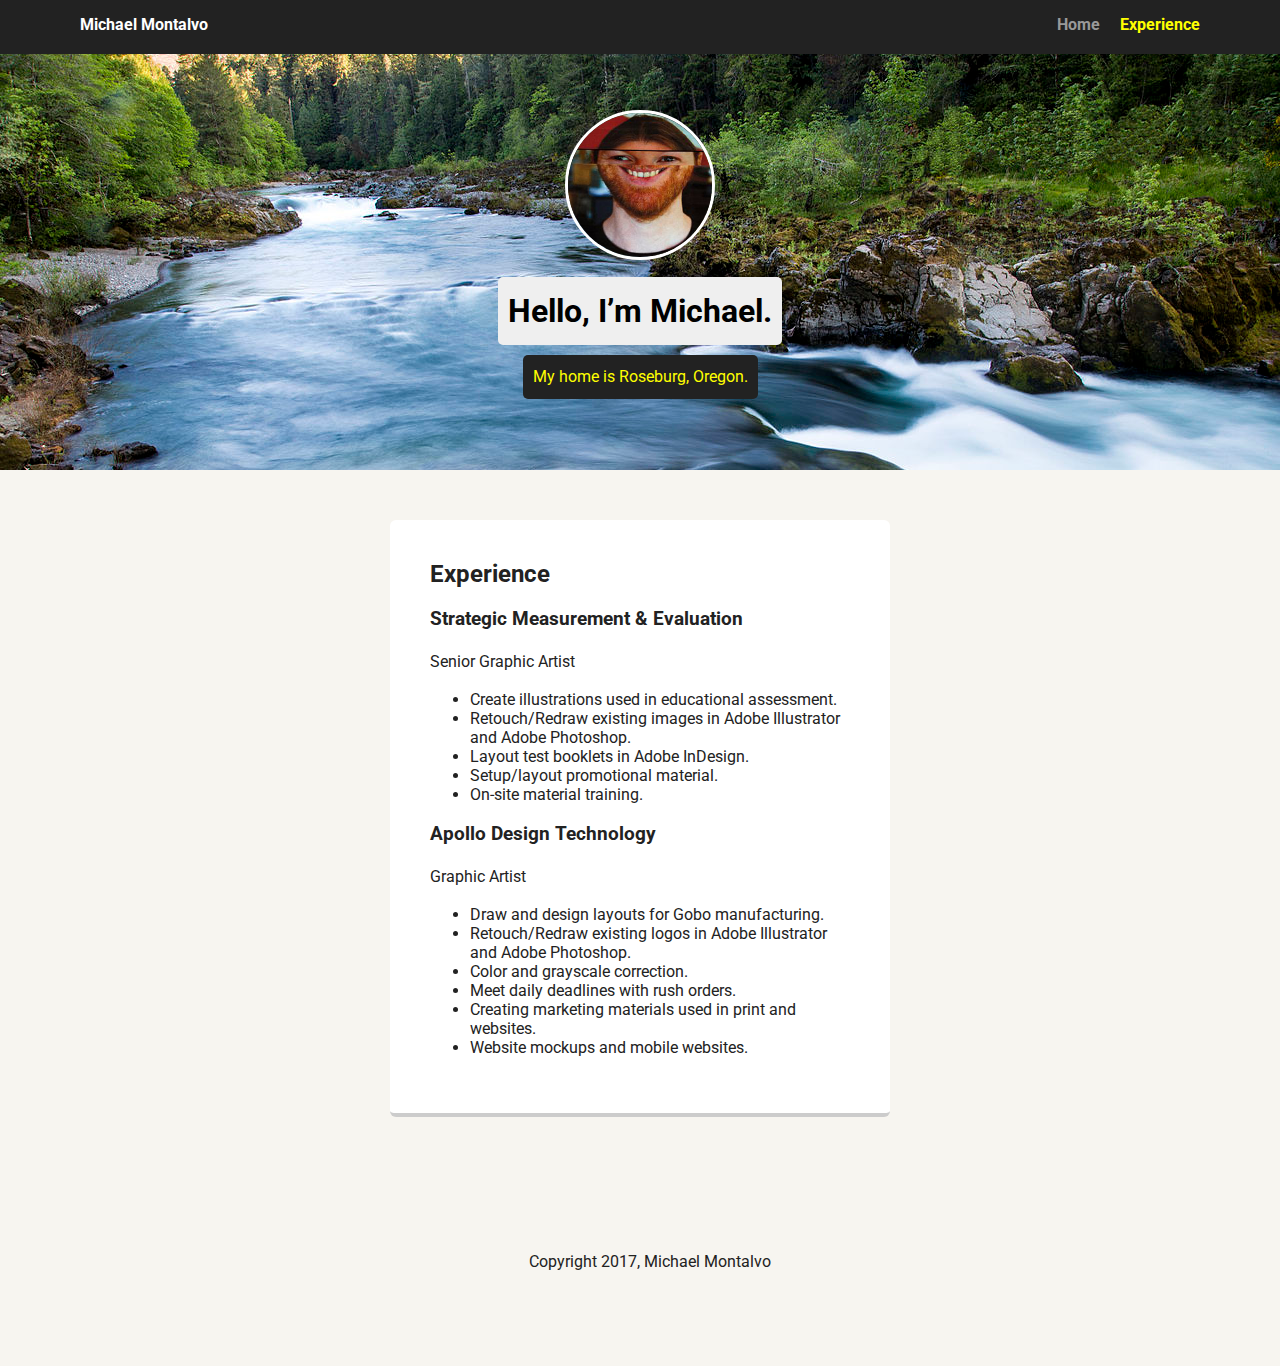
==== experience.html @ f43fa223 "Added experience.html and edited index.html and styles.css" ====
<!doctype html>
<html lang="en">
<head>
  <meta charset="utf-8">
  <title>Michael Montalvo's Profile</title>
  <meta name="viewport" content="width=device-width, initial-scale=1.0">
  <link rel="stylesheet" href="styles.css">
  <link href="https://fonts.googleapis.com/css?family=Muli%7CRoboto:400,300,500,700,900" rel="stylesheet"></head>
  <body>

    <div class="main-nav">
        <ul class="nav">
          <li class="name">Michael Montalvo</li>
          <li><a href="index.html">Home</a></li>
          <li><a href="experience.html" class="selected">Experience</a></li>
        </ul>
    </div>

    <header>
      <img src="images/me.png" alt="AFX Syro Face" class="profile-image">
      <h1 class="tag name">Hello, I’m Michael.</h1>
      <p class="tag location">My home is Roseburg, Oregon.</p>
    </header>

    <main class="flex">
      <div class="card">
        <h2>Experience</h2>
        <h3>Strategic Measurement &amp; Evaluation</h3>
        <p>Senior Graphic Artist</p>
        <ul>
          <li>Create illustrations used in educational assessment.</li>
          <li>Retouch/Redraw existing images in Adobe Illustrator and Adobe Photoshop.</li>
          <li>Layout test booklets in Adobe InDesign.</li>
          <li>Setup/layout promotional material.</li>
          <li>On-site material training.</li>
        </ul>
        <h3>Apollo Design Technology</h3>
        <p>Graphic Artist</p>
        <ul>
          <li>Draw and design layouts for Gobo manufacturing.</li>
          <li>Retouch/Redraw existing logos in Adobe Illustrator and Adobe Photoshop.</li>
          <li>Color and grayscale correction.</li>
          <li>Meet daily deadlines with rush orders.</li>
          <li>Creating marketing materials used in print and websites.</li>
          <li>Website mockups and mobile websites.</li>
        </ul>

      </div>


    </main>
    <footer>
      <ul>
        <li><a href="http://twitter.com/powertree" class="social twitter">Twitter</a></li>
        <li><a href="http://www.linkedin.com/in/michael-montalvo-8531369" class="social linkedin">LinkedIn</a></li>
        <li><a href="https://github.com/malpheres" class="social github">Github</a></li>
      </ul>
      <p class="copyright">Copyright 2017, Michael Montalvo</p>
    </footer>
  </body>
  </html>
---- styles.css ----
/* Global Layout Set-up */
* {
  box-sizing: border-box;
}

body {
  margin: 0;
  padding: 0;
  text-align: center;
  font-family: 'Roboto', sans-serif;
  color: #222;
  background: #f7f5f0;
}
/* Link Styles */

a {
  text-decoration: none;
  color: #999;
}
a:hover {
  color: #6633ff;
}

/* Section Styles */

.main-nav {
  width: 100%;
  background: #222;
  min-height: 30px;
  padding: 10px;
  position: fixed;
  text-align: center;
}
.nav {
  display: flex;
  justify-content: space-around;
  font-weight: 700;
  list-style-type: none;
  margin: 0 auto;
  padding: 0;
}

.nav .selected {
  color: yellow;
}

.nav .name {
    display: block;
    margin-right: auto;
    color: white;
}
.nav li {
  padding: 5px 10px 10px 10px;
}
.nav a {
  transition: all .5s;
}
.nav a:hover {
  color: white
}

header {
  text-align: center;
  background: url('images/umpqua.jpg') no-repeat top center ;
  background-size: cover;
  overflow: hidden;
  padding-top: 60px;
}
header {
  line-height: 1.5;
}
header .profile-image {
  margin-top: 50px;
  width: 150px;
  height: 150px;
  border-radius: 50%;
  border: 3px solid white;
  transition: all .5s;
}
header .profile-image:hover {
  transform: scale(1.2) rotate(5deg);
}
.tag {
  background-color: #efefef;
  color: black;
  padding: 10px;
  border-radius: 5px;
  display: table;
  margin: 10px auto;
}
.location {
  background-color: #222;
  color: yellow;
}
.card {
  margin: 30px;
  padding: 20px 40px 40px;
  max-width: 500px;
  text-align: left;
  background: #fff;
  border-bottom: 4px solid #ccc;
  border-radius: 6px;
  transition: all .5s;
}
.card:hover {
  border-color: #ff99ff;
}

ul.skills {
  padding: 0;
  text-align: center;
}

.skills li {
  border-radius: 6px;
  display: inline-block;
  background: #ff9904;
  color: white;
  padding: 5px 10px;
  margin: 2px;
}

.skills li:nth-child(odd) {
  background: #0399ff;
}

footer {
  width: 100%;
  min-height: 30px;
  padding: 20px 0 40px 20px;
}

footer .copyright {
  top: -8px;
  font-size: .75em;
}

footer ul {
  list-style-type: none;
  margin: 0;
  padding: 0;
}

footer ul li {
  display: inline-block;
}

a.social {
  display: inline-block;
  text-indent: -9999px;
  margin-left: 5px;
  width: 30px;
  height: 30px;
  background-size: 30px 30px;
  opacity: .4;
  transition: all .5s;
}
a.twitter {
  background-image: url(images/twitter.svg);
}
a.linkedin {
  background-image: url(images/linkedin.svg);
}
a.github {
  background-image: url(images/github.svg);
}
a.social:hover {
  opacity: 1;
}
.clearfix {
  clear: both;
}

/* Styles for larger screens */
@media screen and (min-width: 720px) {

  .flex {
      display: -ms-flexbox;      /* TWEENER - IE 10 */
      display: flex;
      max-width: 1200px;
      -ms-flex-pack: distribute;
      justify-content: space-around;
      margin: 0 auto;
  }

  header {
    min-height: 470px;
  }

  .nav {
    max-width: 1200px;
    padding: 0 30px;
  }


  main {
    padding-top: 20px;
  }

  main p {
    line-height: 1.6em;
  }

  footer {
    font-size: 1.3em;
    max-width: 1200px;
    margin: 40px auto;
  }

}
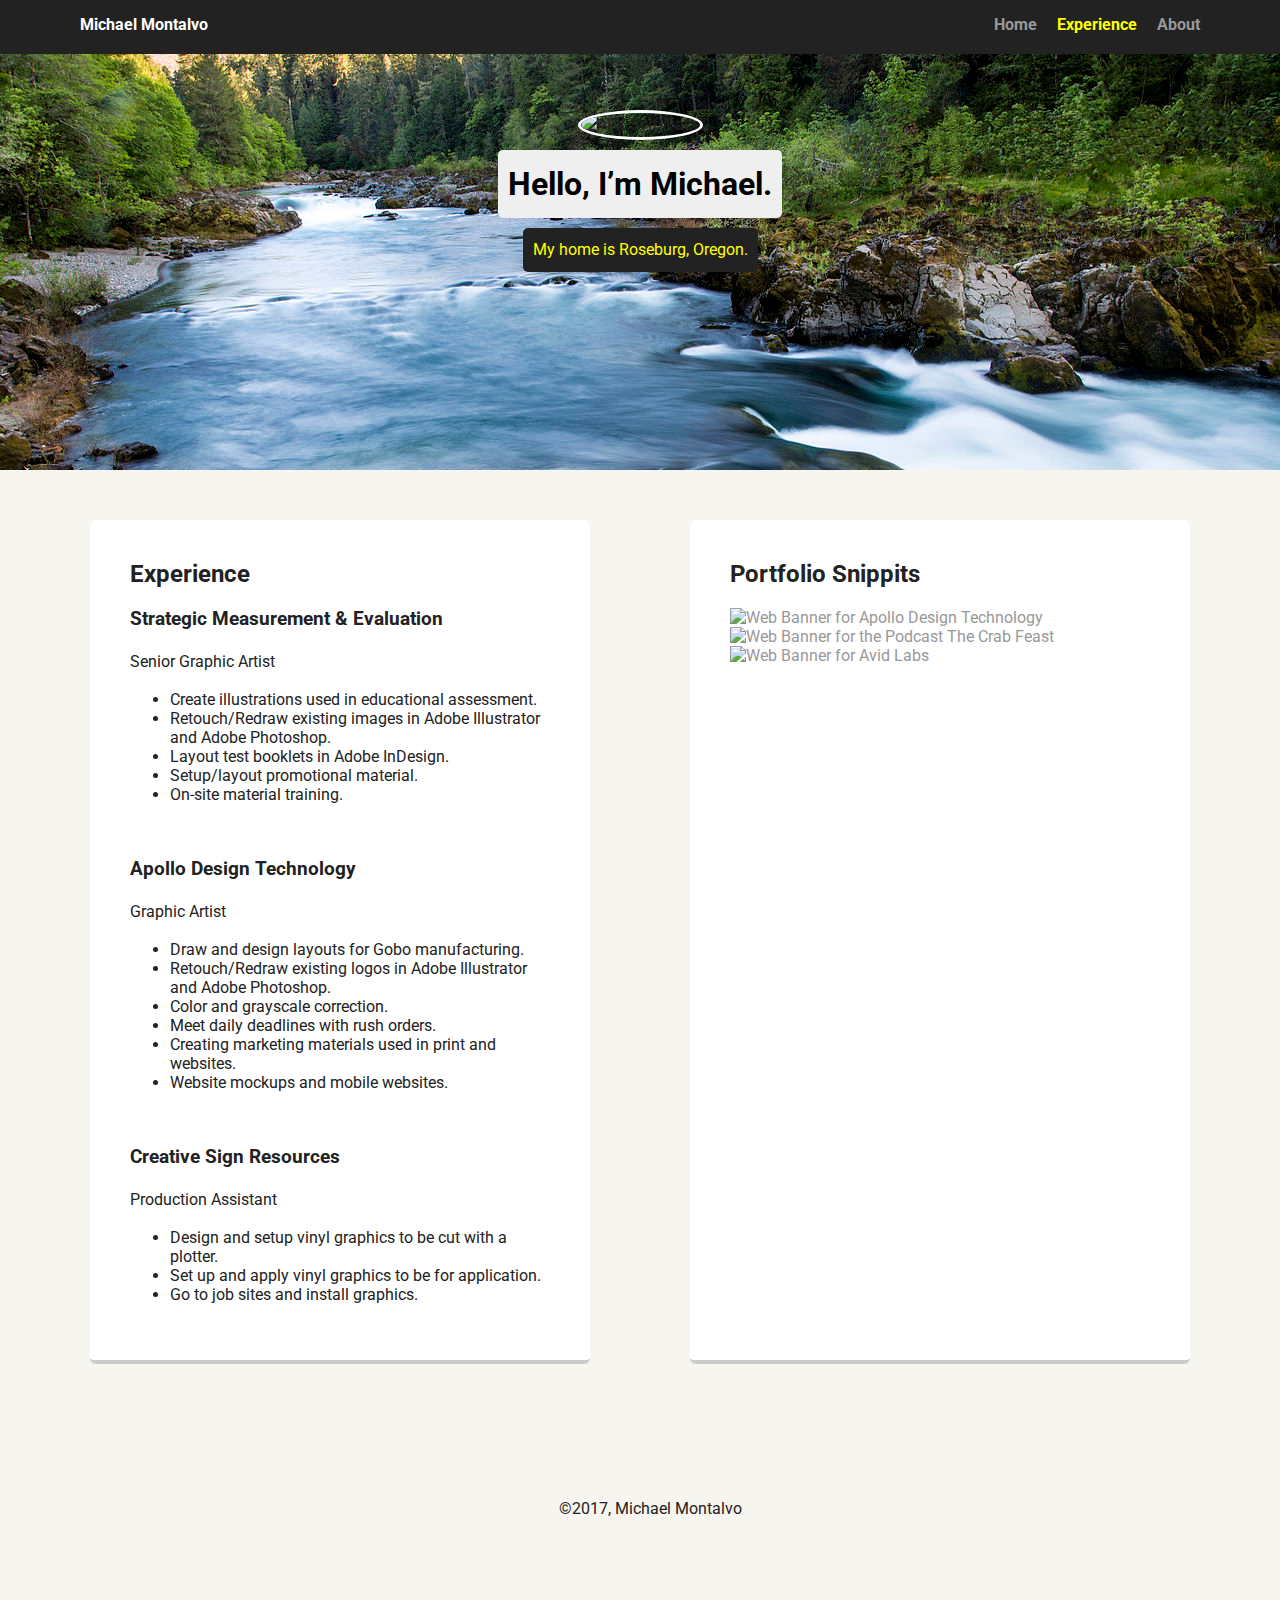
==== commit deb48105: "spelling error" ====
--- a/experience.html
+++ b/experience.html
@@ -13,11 +13,12 @@
           <li class="name">Michael Montalvo</li>
           <li><a href="index.html">Home</a></li>
           <li><a href="experience.html" class="selected">Experience</a></li>
+          <li><a href="about.html">About</a></li>
         </ul>
     </div>
 
     <header>
-      <img src="images/me.png" alt="AFX Syro Face" class="profile-image">
+      <img src="images/me02.png" alt="AFX Syro Face" class="profile-image">
       <h1 class="tag name">Hello, I’m Michael.</h1>
       <p class="tag location">My home is Roseburg, Oregon.</p>
     </header>
@@ -34,6 +35,7 @@
           <li>Setup/layout promotional material.</li>
           <li>On-site material training.</li>
         </ul>
+        <br>
         <h3>Apollo Design Technology</h3>
         <p>Graphic Artist</p>
         <ul>
@@ -44,9 +46,22 @@
           <li>Creating marketing materials used in print and websites.</li>
           <li>Website mockups and mobile websites.</li>
         </ul>
-
+        <br>
+        <h3>Creative Sign Resources</h3>
+        <p>Production Assistant</p>
+        <ul>
+          <li>Design and setup vinyl graphics to be cut with a plotter.</li>
+          <li>Set up and apply vinyl graphics to be for application.</li>
+          <li>Go to job sites and install graphics.</li>
+        </ul>
       </div>
 
+      <div class="card">
+        <h2>Portfolio Snippits</h2>
+        <a href="images/PF01.png"><img src="images/PF01.png" alt="Web Banner for Apollo Design Technology" class="port"></a>
+        <a href="images/PF02.png"><img src="images/PF02.png" alt="Web Banner for the Podcast The Crab Feast" class="port"></a>
+        <a href="images/PF03.png"><img src="images/PF03.png" alt="Web Banner for Avid Labs" class="port"></a>
+      </div>
 
     </main>
     <footer>
@@ -55,7 +70,7 @@
         <li><a href="http://www.linkedin.com/in/michael-montalvo-8531369" class="social linkedin">LinkedIn</a></li>
         <li><a href="https://github.com/malpheres" class="social github">Github</a></li>
       </ul>
-      <p class="copyright">Copyright 2017, Michael Montalvo</p>
+      <p class="copyright">&copy;2017, Michael Montalvo</p>
     </footer>
   </body>
   </html>
